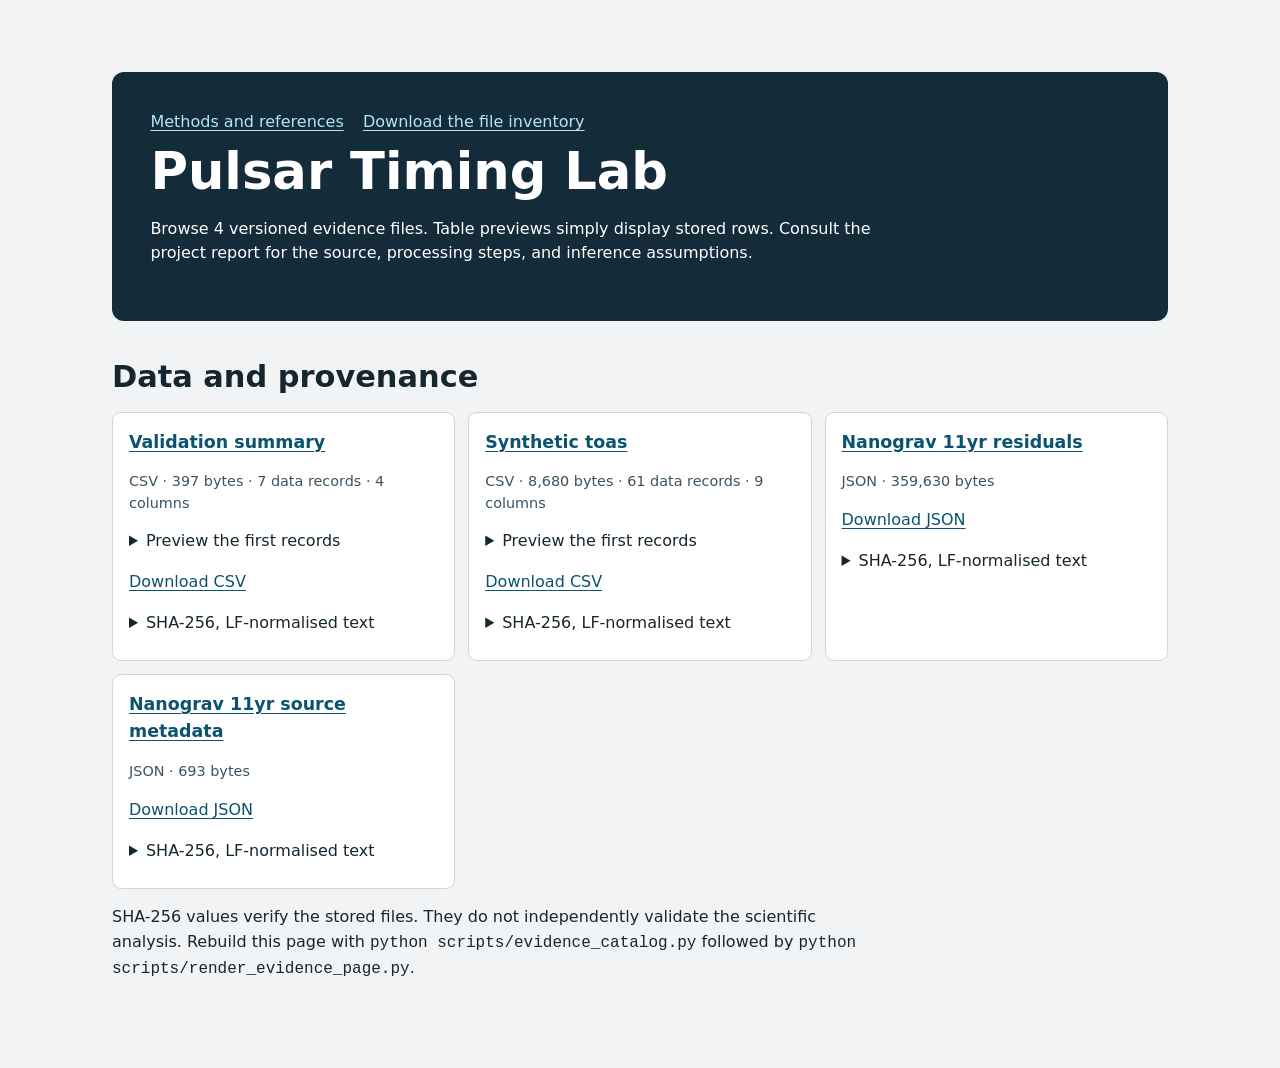
==== evidence.html @ 0461ae55 "Make the research figures and data downloadable from an evidence browser" ====
<!doctype html>
<html lang="en">
<head>
<meta charset="utf-8">
<meta name="viewport" content="width=device-width, initial-scale=1">
<title>Pulsar Timing Lab · Research evidence</title>
<style>
:root{color-scheme:light;background:#f1f3f4;color:#162631;font:1rem/1.55 system-ui,sans-serif}
*{box-sizing:border-box}main{max-width:74rem;margin:auto;padding:clamp(1rem,5vw,4rem)}
header{background:#142b3a;color:#fff;padding:clamp(1rem,3vw,2.75rem);border-radius:12px}
h1{max-width:30ch;font-size:clamp(1.7rem,4.5vw,3.2rem);line-height:1.12;margin:.5rem 0 0}
h2{font-size:clamp(1.35rem,3vw,1.9rem);margin:2rem 0 .75rem}h3{font-size:1.09rem;margin:0}
header p,figcaption,.scope{max-width:76ch}a{color:#0b536e;text-underline-offset:.16em}
header a{color:#b2e5f7}nav{display:flex;gap:.75rem 1.2rem;flex-wrap:wrap}
.grid{display:grid;grid-template-columns:repeat(auto-fit,minmax(min(100%,17rem),1fr));gap:.8rem}
article,figure{background:#fff;border:1px solid #cdd6dc;border-radius:9px;padding:1rem;min-width:0}
figure{margin:1rem 0}img{display:block;max-width:100%;height:auto;margin:auto}
figcaption{margin-top:.6rem;color:#3b5362}.meta{color:#3b5362;font-size:.9rem}
details{margin:.55rem 0}summary{cursor:pointer}code{overflow-wrap:anywhere}
.table-scroll{overflow:auto}table{border-collapse:collapse;width:100%;font-size:.85rem}
th,td{text-align:left;vertical-align:top;padding:.4rem;border-bottom:1px solid #dce3e7}
a:focus-visible,summary:focus-visible{outline:2px solid #7b4107;outline-offset:3px}
</style>
</head>
<body>
<main>
<header>
<nav aria-label="Evidence links"><a href="https://github.com/Biswajit1999/Pulsar_Timing_Lab#readme">Methods and references</a><a href="evidence/manifest.json" download>Download the file inventory</a></nav>
<h1>Pulsar Timing Lab</h1>
<p>Browse 4 versioned evidence files. Table previews simply display stored rows. Consult the project report for the source, processing steps, and inference assumptions.</p>
</header>

<section><h2>Data and provenance</h2><div class="grid"><article><h3><a href="data/validation_summary.csv">Validation summary</a></h3><p class="meta">CSV · 397 bytes · 7 data records · 4 columns</p><details><summary>Preview the first records</summary><div class="table-scroll"><table aria-label="First records from this file"><thead><tr><th scope="col">check</th><th scope="col">value</th><th scope="col">expected</th><th scope="col">passed</th></tr></thead><tbody><tr><td>quadratic_phase_cycles</td><td>138241.88011027977</td><td>138241.88011027977</td><td>True</td></tr><tr><td>zero_dm_delay_seconds</td><td>0.0</td><td>0.0</td><td>True</td></tr><tr><td>dispersion_seconds_unit_convention</td><td>0.08558717197916668</td><td>0.08558717197916668</td><td>True</td></tr><tr><td>dm_linearity_ratio</td><td>2.0</td><td>2.0</td><td>True</td></tr></tbody></table></div></details><p><a href="data/validation_summary.csv" download>Download CSV</a></p><details><summary>SHA-256, LF-normalised text</summary><code>57a7a5ea61fbbb6a346da2222b4e023e81faacb812ef31bc56165e03dc8f18f8</code></details></article><article><h3><a href="data/synthetic_toas.csv">Synthetic toas</a></h3><p class="meta">CSV · 8,680 bytes · 61 data records · 9 columns</p><details><summary>Preview the first records</summary><div class="table-scroll"><table aria-label="First records from this file"><thead><tr><th scope="col">mjd_model</th><th scope="col">mjd_observed</th><th scope="col">elapsed_seconds</th><th scope="col">residual_us</th><th scope="col">glitch_residual_us</th><th scope="col">red_noise_us</th><th scope="col">white_noise_us</th></tr></thead><tbody><tr><td>60400.0</td><td>60399.999999998734</td><td>0.0</td><td>-109.47750959839946</td><td>-0.0</td><td>-61.030906131873316</td><td>-48.44660346652614</td></tr><tr><td>60400.5</td><td>60400.499999999156</td><td>43200.0</td><td>-72.97872167873055</td><td>-0.0</td><td>-64.83960379218176</td><td>-8.139117886548783</td></tr><tr><td>60401.0</td><td>60400.99999999924</td><td>86400.0</td><td>-65.2745117486287</td><td>-0.0</td><td>-70.5103536932805</td><td>5.2358419446517965</td></tr><tr><td>60401.5</td><td>60401.499999998596</td><td>129600.0</td><td>-121.60053667861857</td><td>-0.0</td><td>-106.14150553471201</td><td>-15.459031143906557</td></tr></tbody></table></div></details><p><a href="data/synthetic_toas.csv" download>Download CSV</a></p><details><summary>SHA-256, LF-normalised text</summary><code>352f817c5e6e165f4518f116f93152d73915097f73b131fe93e6e2dc976fbccd</code></details></article><article><h3><a href="data/observations/nanograv_11yr_residuals.json">Nanograv 11yr residuals</a></h3><p class="meta">JSON · 359,630 bytes</p><p><a href="data/observations/nanograv_11yr_residuals.json" download>Download JSON</a></p><details><summary>SHA-256, LF-normalised text</summary><code>13a0f101215c5030ae9061d0cae6b7ddfd241435a36ad37b5dd90df089abd832</code></details></article><article><h3><a href="data/observations/nanograv_11yr_source_metadata.json">Nanograv 11yr source metadata</a></h3><p class="meta">JSON · 693 bytes</p><p><a href="data/observations/nanograv_11yr_source_metadata.json" download>Download JSON</a></p><details><summary>SHA-256, LF-normalised text</summary><code>5bbc95df0908bac3671f7d66b241ad62f505a82b31b6815f4a3cbbef210c1db9</code></details></article></div></section>
<p class="scope">SHA-256 values verify the stored files. They do not independently validate the scientific analysis. Rebuild this page with <code>python scripts/evidence_catalog.py</code> followed by <code>python scripts/render_evidence_page.py</code>.</p>
</main>
</body>
</html>
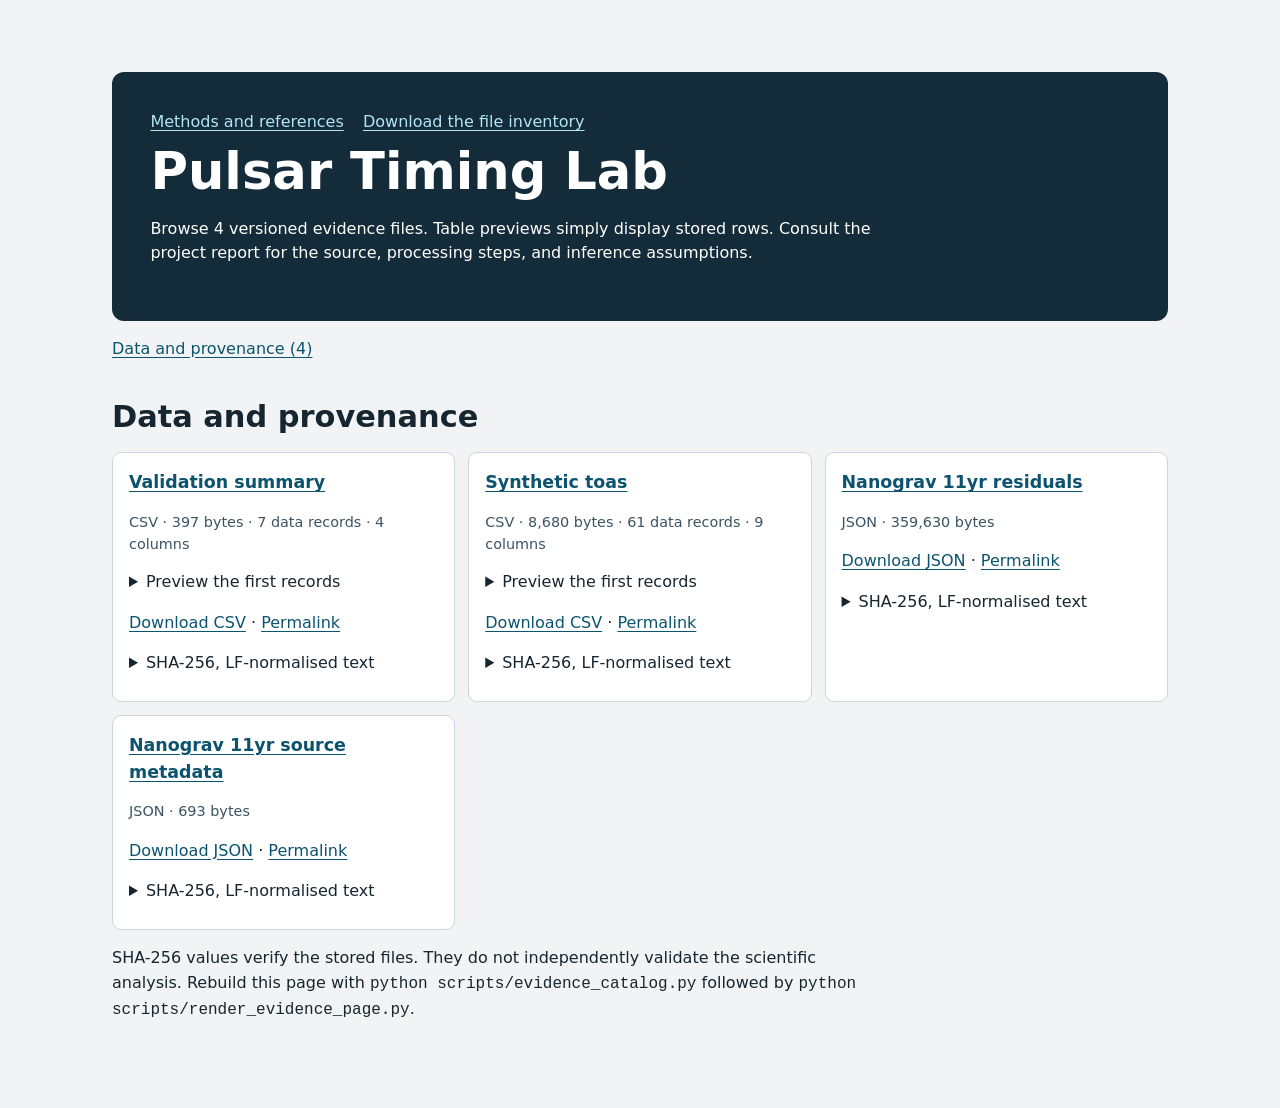
==== commit f437de03: "Make evidence sections and individual files directly linkable" ====
--- a/evidence.html
+++ b/evidence.html
@@ -19,18 +19,25 @@
 details{margin:.55rem 0}summary{cursor:pointer}code{overflow-wrap:anywhere}
 .table-scroll{overflow:auto}table{border-collapse:collapse;width:100%;font-size:.85rem}
 th,td{text-align:left;vertical-align:top;padding:.4rem;border-bottom:1px solid #dce3e7}
-a:focus-visible,summary:focus-visible{outline:2px solid #7b4107;outline-offset:3px}
+.index ul{display:flex;flex-wrap:wrap;gap:.5rem 1.25rem;margin:1rem 0 0;padding:0;list-style:none}
+.skip{position:absolute;top:0;left:.5rem;background:#fff;padding:.7rem;transform:translateY(-120%)}
+.skip:focus{transform:none;z-index:1}article:target{outline:3px solid #44687d;scroll-margin-top:1rem}
+.table-scroll:focus-visible,a:focus-visible,summary:focus-visible{outline:2px solid #7b4107;outline-offset:3px}
 </style>
 </head>
 <body>
+<a class="skip" href="#evidence-content">Skip to file list</a>
 <main>
 <header>
 <nav aria-label="Evidence links"><a href="https://github.com/Biswajit1999/Pulsar_Timing_Lab#readme">Methods and references</a><a href="evidence/manifest.json" download>Download the file inventory</a></nav>
 <h1>Pulsar Timing Lab</h1>
 <p>Browse 4 versioned evidence files. Table previews simply display stored rows. Consult the project report for the source, processing steps, and inference assumptions.</p>
 </header>
+<div id="evidence-content">
+<nav aria-label="On this page" class="index"><ul><li><a href="#group-data-and-provenance">Data and provenance (4)</a></li></ul></nav>
 
-<section><h2>Data and provenance</h2><div class="grid"><article><h3><a href="data/validation_summary.csv">Validation summary</a></h3><p class="meta">CSV · 397 bytes · 7 data records · 4 columns</p><details><summary>Preview the first records</summary><div class="table-scroll"><table aria-label="First records from this file"><thead><tr><th scope="col">check</th><th scope="col">value</th><th scope="col">expected</th><th scope="col">passed</th></tr></thead><tbody><tr><td>quadratic_phase_cycles</td><td>138241.88011027977</td><td>138241.88011027977</td><td>True</td></tr><tr><td>zero_dm_delay_seconds</td><td>0.0</td><td>0.0</td><td>True</td></tr><tr><td>dispersion_seconds_unit_convention</td><td>0.08558717197916668</td><td>0.08558717197916668</td><td>True</td></tr><tr><td>dm_linearity_ratio</td><td>2.0</td><td>2.0</td><td>True</td></tr></tbody></table></div></details><p><a href="data/validation_summary.csv" download>Download CSV</a></p><details><summary>SHA-256, LF-normalised text</summary><code>57a7a5ea61fbbb6a346da2222b4e023e81faacb812ef31bc56165e03dc8f18f8</code></details></article><article><h3><a href="data/synthetic_toas.csv">Synthetic toas</a></h3><p class="meta">CSV · 8,680 bytes · 61 data records · 9 columns</p><details><summary>Preview the first records</summary><div class="table-scroll"><table aria-label="First records from this file"><thead><tr><th scope="col">mjd_model</th><th scope="col">mjd_observed</th><th scope="col">elapsed_seconds</th><th scope="col">residual_us</th><th scope="col">glitch_residual_us</th><th scope="col">red_noise_us</th><th scope="col">white_noise_us</th></tr></thead><tbody><tr><td>60400.0</td><td>60399.999999998734</td><td>0.0</td><td>-109.47750959839946</td><td>-0.0</td><td>-61.030906131873316</td><td>-48.44660346652614</td></tr><tr><td>60400.5</td><td>60400.499999999156</td><td>43200.0</td><td>-72.97872167873055</td><td>-0.0</td><td>-64.83960379218176</td><td>-8.139117886548783</td></tr><tr><td>60401.0</td><td>60400.99999999924</td><td>86400.0</td><td>-65.2745117486287</td><td>-0.0</td><td>-70.5103536932805</td><td>5.2358419446517965</td></tr><tr><td>60401.5</td><td>60401.499999998596</td><td>129600.0</td><td>-121.60053667861857</td><td>-0.0</td><td>-106.14150553471201</td><td>-15.459031143906557</td></tr></tbody></table></div></details><p><a href="data/synthetic_toas.csv" download>Download CSV</a></p><details><summary>SHA-256, LF-normalised text</summary><code>352f817c5e6e165f4518f116f93152d73915097f73b131fe93e6e2dc976fbccd</code></details></article><article><h3><a href="data/observations/nanograv_11yr_residuals.json">Nanograv 11yr residuals</a></h3><p class="meta">JSON · 359,630 bytes</p><p><a href="data/observations/nanograv_11yr_residuals.json" download>Download JSON</a></p><details><summary>SHA-256, LF-normalised text</summary><code>13a0f101215c5030ae9061d0cae6b7ddfd241435a36ad37b5dd90df089abd832</code></details></article><article><h3><a href="data/observations/nanograv_11yr_source_metadata.json">Nanograv 11yr source metadata</a></h3><p class="meta">JSON · 693 bytes</p><p><a href="data/observations/nanograv_11yr_source_metadata.json" download>Download JSON</a></p><details><summary>SHA-256, LF-normalised text</summary><code>5bbc95df0908bac3671f7d66b241ad62f505a82b31b6815f4a3cbbef210c1db9</code></details></article></div></section>
+<section id="group-data-and-provenance"><h2>Data and provenance</h2><div class="grid"><article id="file-e2ccc0a3c3fbb58a"><h3><a href="data/validation_summary.csv">Validation summary</a></h3><p class="meta">CSV · 397 bytes · 7 data records · 4 columns</p><details><summary>Preview the first records</summary><div class="table-scroll" tabindex="0" role="region" aria-label="Table preview"><table aria-label="First records from this file"><thead><tr><th scope="col">check</th><th scope="col">value</th><th scope="col">expected</th><th scope="col">passed</th></tr></thead><tbody><tr><td>quadratic_phase_cycles</td><td>138241.88011027977</td><td>138241.88011027977</td><td>True</td></tr><tr><td>zero_dm_delay_seconds</td><td>0.0</td><td>0.0</td><td>True</td></tr><tr><td>dispersion_seconds_unit_convention</td><td>0.08558717197916668</td><td>0.08558717197916668</td><td>True</td></tr><tr><td>dm_linearity_ratio</td><td>2.0</td><td>2.0</td><td>True</td></tr></tbody></table></div></details><p><a href="data/validation_summary.csv" download>Download CSV</a> · <a href="#file-e2ccc0a3c3fbb58a" aria-label="Link to Validation summary">Permalink</a></p><details><summary>SHA-256, LF-normalised text</summary><code>57a7a5ea61fbbb6a346da2222b4e023e81faacb812ef31bc56165e03dc8f18f8</code></details></article><article id="file-2b0ef9d931436855"><h3><a href="data/synthetic_toas.csv">Synthetic toas</a></h3><p class="meta">CSV · 8,680 bytes · 61 data records · 9 columns</p><details><summary>Preview the first records</summary><div class="table-scroll" tabindex="0" role="region" aria-label="Table preview"><table aria-label="First records from this file"><thead><tr><th scope="col">mjd_model</th><th scope="col">mjd_observed</th><th scope="col">elapsed_seconds</th><th scope="col">residual_us</th><th scope="col">glitch_residual_us</th><th scope="col">red_noise_us</th><th scope="col">white_noise_us</th></tr></thead><tbody><tr><td>60400.0</td><td>60399.999999998734</td><td>0.0</td><td>-109.47750959839946</td><td>-0.0</td><td>-61.030906131873316</td><td>-48.44660346652614</td></tr><tr><td>60400.5</td><td>60400.499999999156</td><td>43200.0</td><td>-72.97872167873055</td><td>-0.0</td><td>-64.83960379218176</td><td>-8.139117886548783</td></tr><tr><td>60401.0</td><td>60400.99999999924</td><td>86400.0</td><td>-65.2745117486287</td><td>-0.0</td><td>-70.5103536932805</td><td>5.2358419446517965</td></tr><tr><td>60401.5</td><td>60401.499999998596</td><td>129600.0</td><td>-121.60053667861857</td><td>-0.0</td><td>-106.14150553471201</td><td>-15.459031143906557</td></tr></tbody></table></div></details><p><a href="data/synthetic_toas.csv" download>Download CSV</a> · <a href="#file-2b0ef9d931436855" aria-label="Link to Synthetic toas">Permalink</a></p><details><summary>SHA-256, LF-normalised text</summary><code>352f817c5e6e165f4518f116f93152d73915097f73b131fe93e6e2dc976fbccd</code></details></article><article id="file-71ff140dc6c8c80b"><h3><a href="data/observations/nanograv_11yr_residuals.json">Nanograv 11yr residuals</a></h3><p class="meta">JSON · 359,630 bytes</p><p><a href="data/observations/nanograv_11yr_residuals.json" download>Download JSON</a> · <a href="#file-71ff140dc6c8c80b" aria-label="Link to Nanograv 11yr residuals">Permalink</a></p><details><summary>SHA-256, LF-normalised text</summary><code>13a0f101215c5030ae9061d0cae6b7ddfd241435a36ad37b5dd90df089abd832</code></details></article><article id="file-8f43dc341ce047ad"><h3><a href="data/observations/nanograv_11yr_source_metadata.json">Nanograv 11yr source metadata</a></h3><p class="meta">JSON · 693 bytes</p><p><a href="data/observations/nanograv_11yr_source_metadata.json" download>Download JSON</a> · <a href="#file-8f43dc341ce047ad" aria-label="Link to Nanograv 11yr source metadata">Permalink</a></p><details><summary>SHA-256, LF-normalised text</summary><code>5bbc95df0908bac3671f7d66b241ad62f505a82b31b6815f4a3cbbef210c1db9</code></details></article></div></section>
+</div>
 <p class="scope">SHA-256 values verify the stored files. They do not independently validate the scientific analysis. Rebuild this page with <code>python scripts/evidence_catalog.py</code> followed by <code>python scripts/render_evidence_page.py</code>.</p>
 </main>
 </body>
